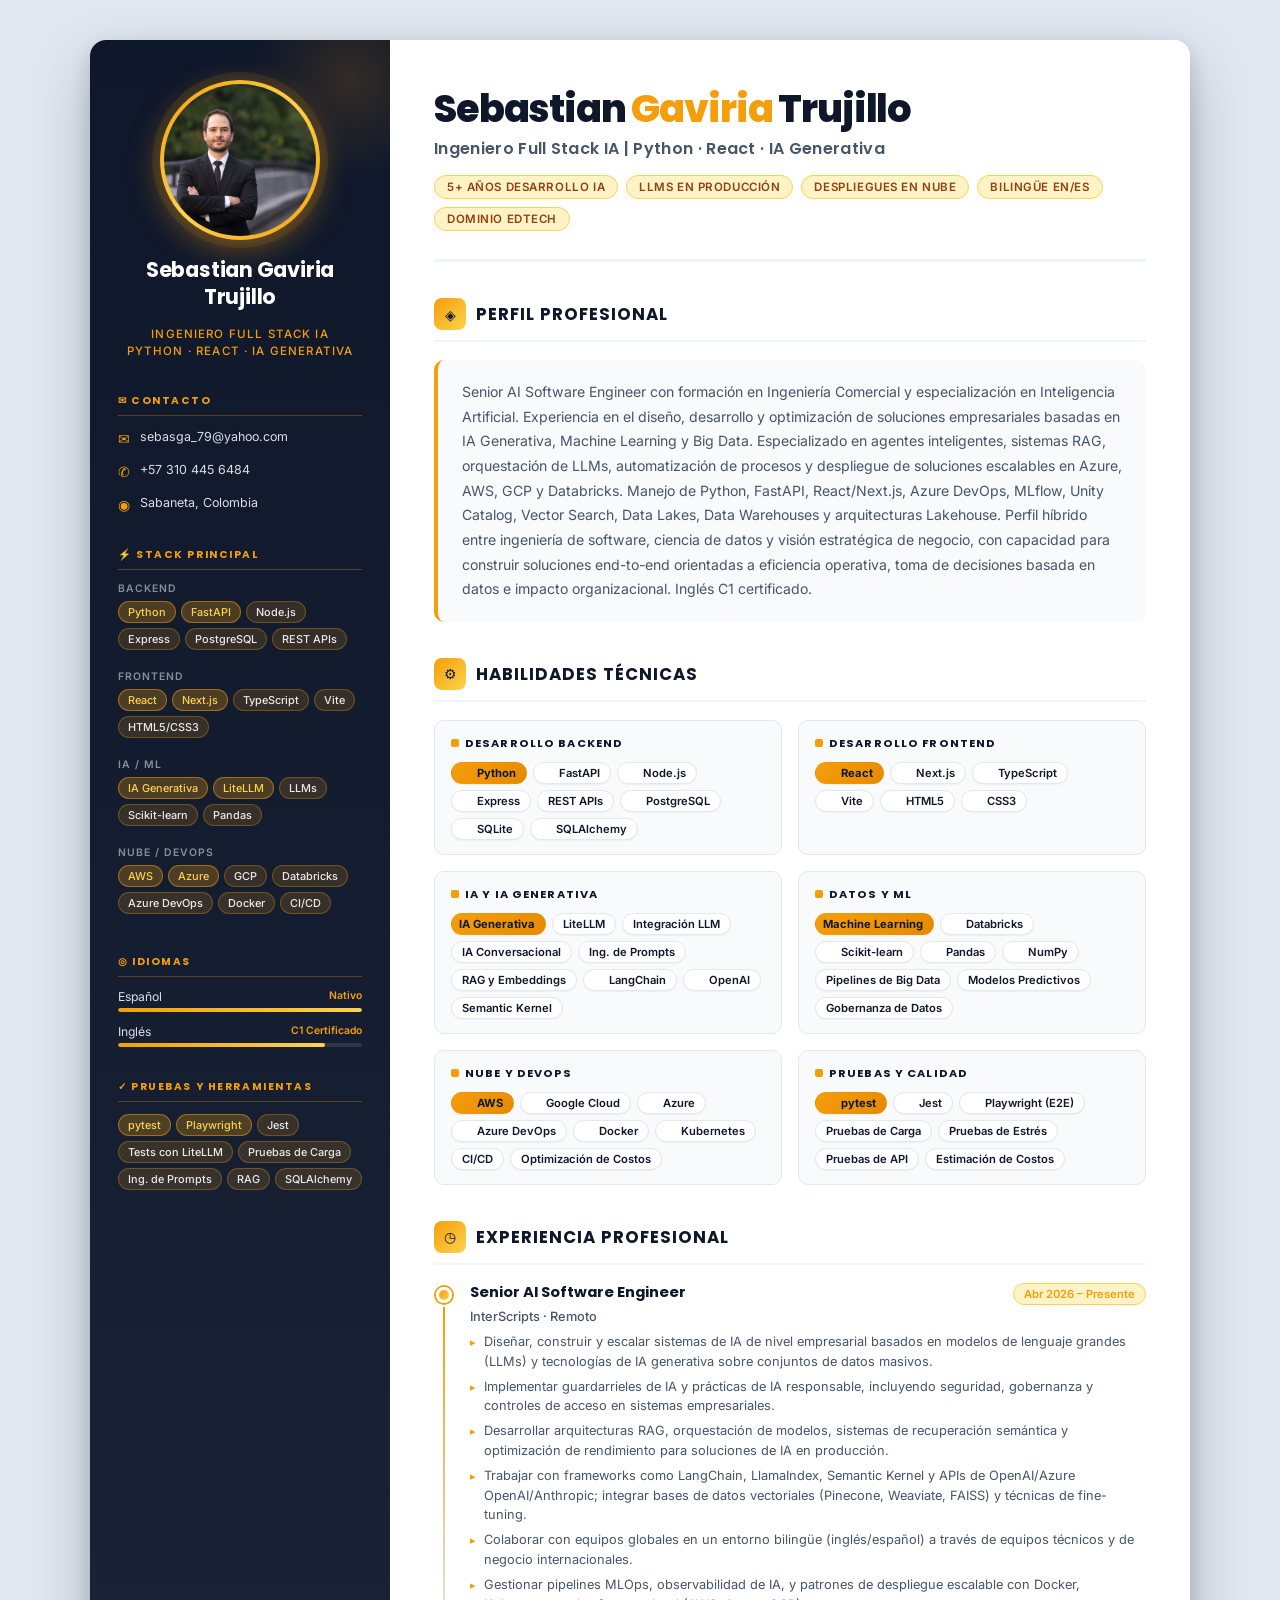
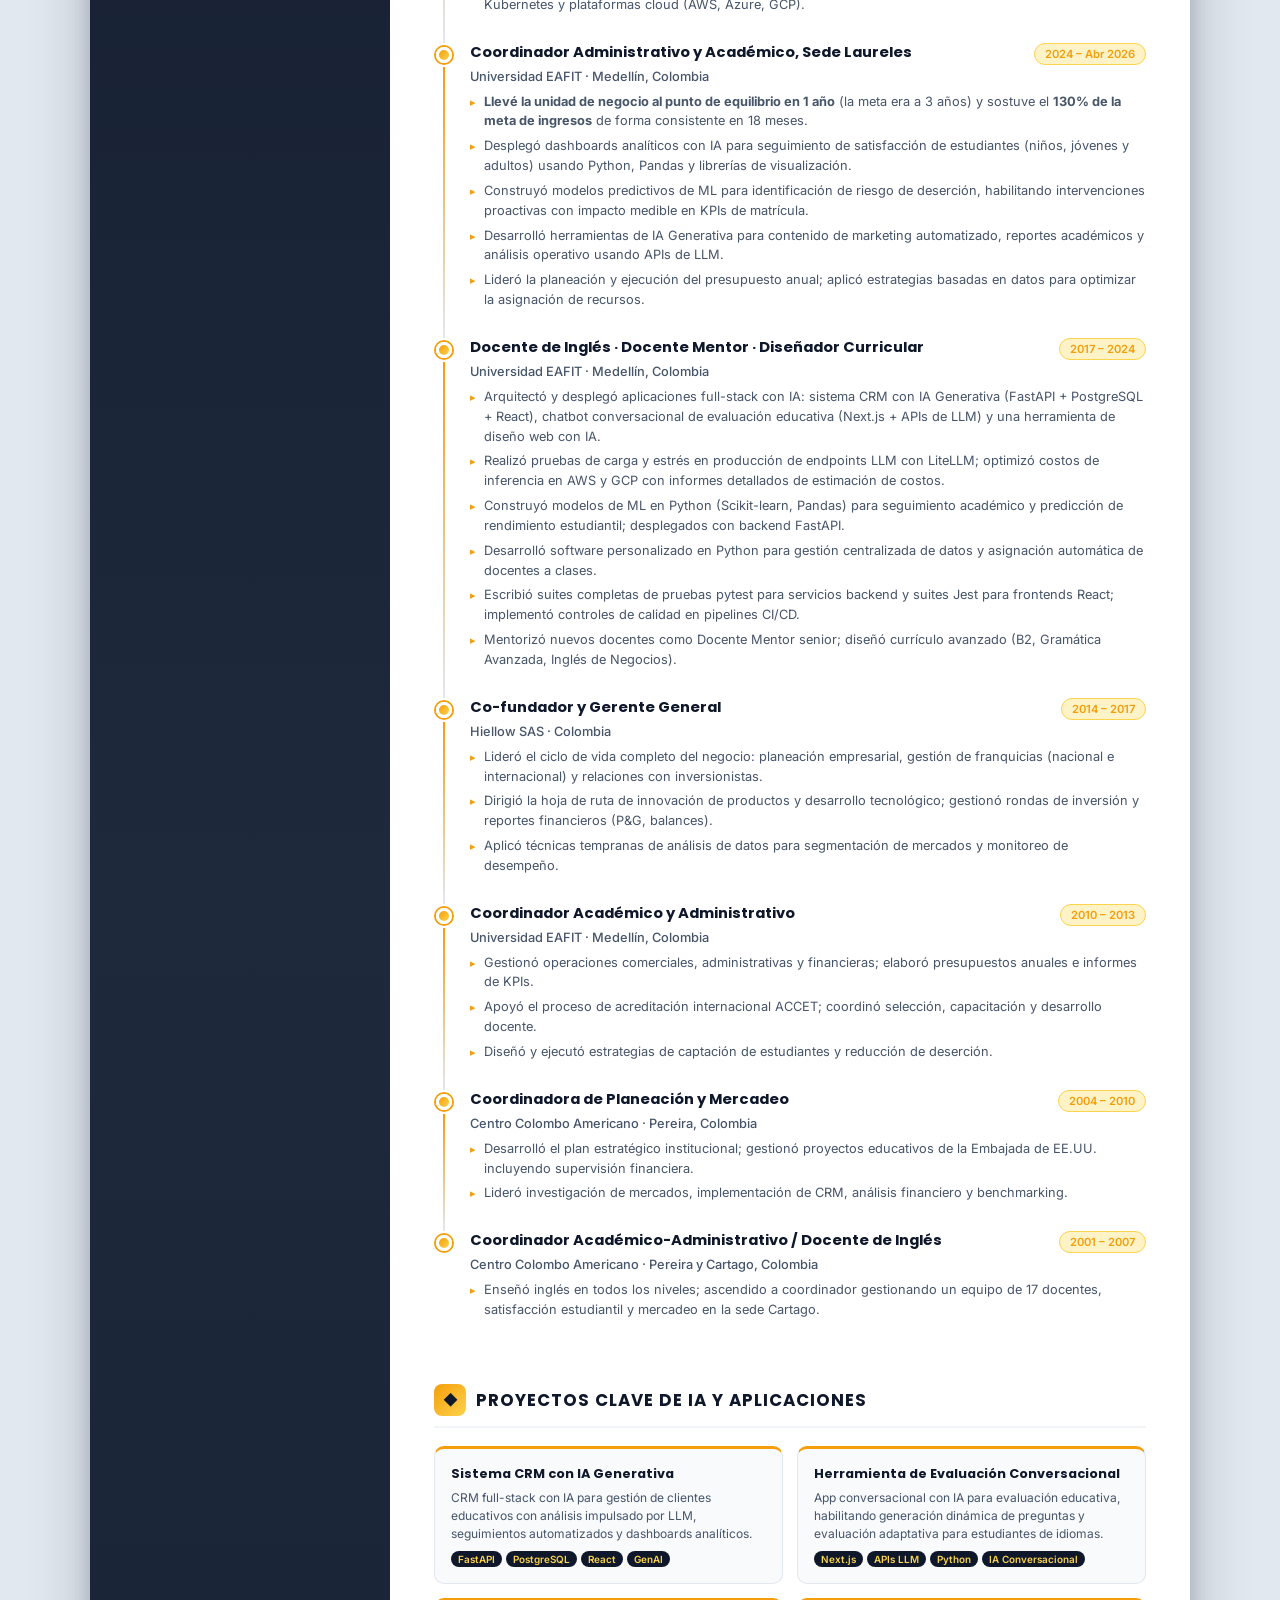
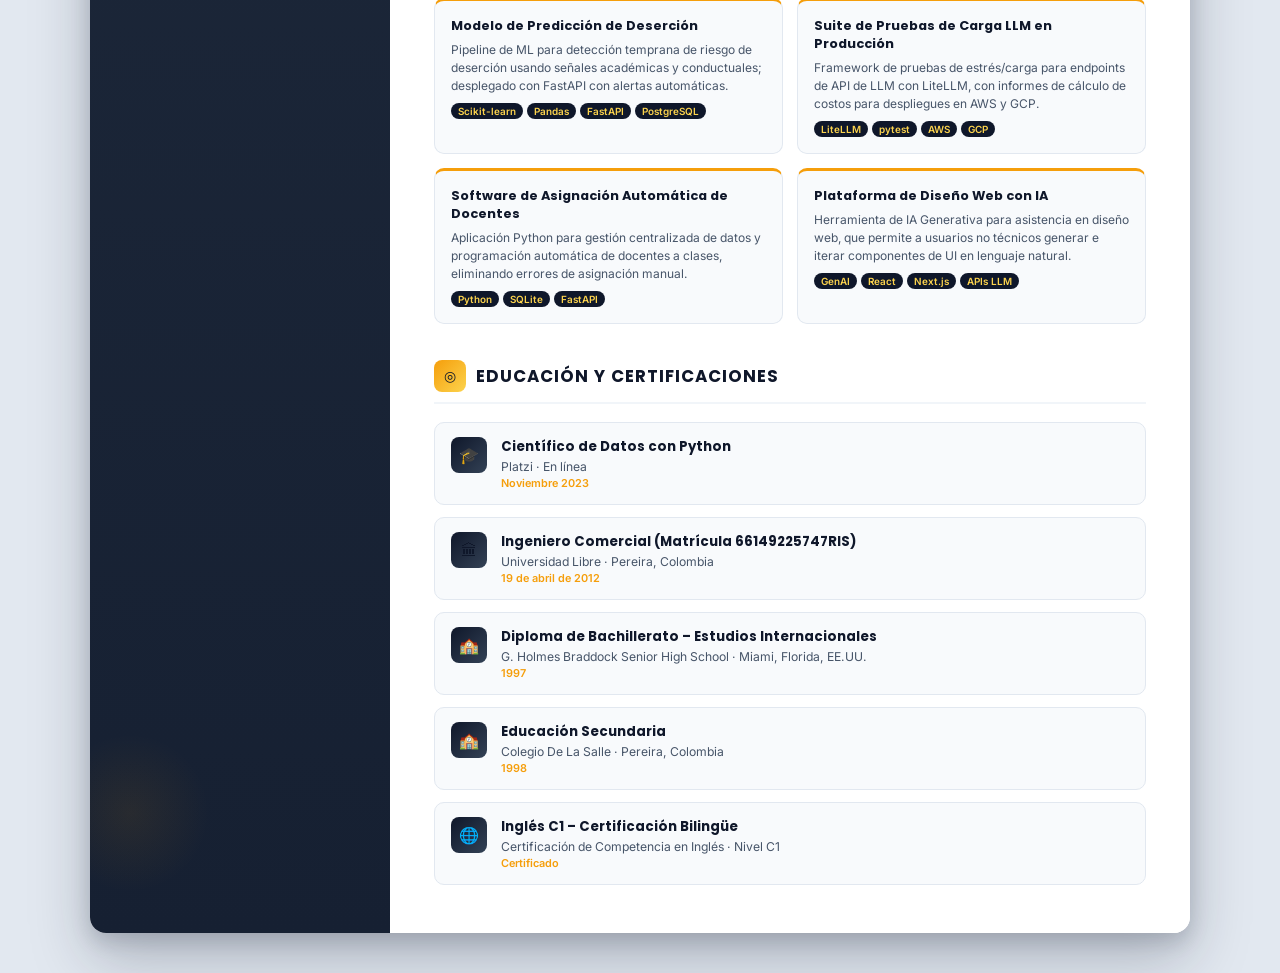
==== es.html @ 1d48cbe7 "Add CV (English + Spanish) for GitHub Pages Co-Authored-By: Claude Opus 4.7 <noreply@anthropic.com>" ====
<!DOCTYPE html>
<html lang="es">
<head>
<meta charset="UTF-8">
<meta name="viewport" content="width=device-width, initial-scale=1.0">
<title>Sebastian Gaviria Trujillo – Ingeniero Full Stack IA</title>
<link href="https://fonts.googleapis.com/css2?family=Poppins:wght@400;600;700;800&family=Inter:wght@300;400;500;600&display=swap" rel="stylesheet">
<style>
  *, *::before, *::after { box-sizing: border-box; margin: 0; padding: 0; }

  :root {
    --navy: #0f172a;
    --navy-light: #1e293b;
    --navy-mid: #334155;
    --gold: #f59e0b;
    --gold-light: #fcd34d;
    --gold-pale: #fef3c7;
    --white: #ffffff;
    --gray-50: #f8fafc;
    --gray-100: #f1f5f9;
    --gray-200: #e2e8f0;
    --gray-600: #475569;
    --gray-700: #334155;
    --gray-800: #1e293b;
    --text-dark: #0f172a;
  }

  body {
    font-family: 'Inter', sans-serif;
    background: #e2e8f0;
    min-height: 100vh;
    display: flex;
    justify-content: center;
    align-items: flex-start;
    padding: 40px 20px;
    color: var(--text-dark);
  }

  .cv-wrapper {
    width: 100%;
    max-width: 1100px;
    background: var(--white);
    box-shadow: 0 25px 60px rgba(15,23,42,0.25), 0 8px 20px rgba(15,23,42,0.15);
    border-radius: 16px;
    overflow: hidden;
    display: grid;
    grid-template-columns: 300px 1fr;
    min-height: 100vh;
  }

  .sidebar {
    background: linear-gradient(180deg, var(--navy) 0%, var(--navy-light) 60%, #162032 100%);
    padding: 40px 28px;
    display: flex;
    flex-direction: column;
    gap: 32px;
    position: relative;
    overflow: hidden;
  }

  .sidebar::before {
    content: '';
    position: absolute;
    top: -60px;
    right: -60px;
    width: 200px;
    height: 200px;
    background: radial-gradient(circle, rgba(245,158,11,0.15) 0%, transparent 70%);
    pointer-events: none;
  }

  .sidebar::after {
    content: '';
    position: absolute;
    bottom: 40px;
    left: -40px;
    width: 160px;
    height: 160px;
    background: radial-gradient(circle, rgba(245,158,11,0.08) 0%, transparent 70%);
    pointer-events: none;
  }

  .photo-container {
    display: flex;
    flex-direction: column;
    align-items: center;
    gap: 16px;
  }

  .photo-ring {
    width: 160px;
    height: 160px;
    border-radius: 50%;
    padding: 4px;
    background: linear-gradient(135deg, var(--gold) 0%, var(--gold-light) 50%, var(--gold) 100%);
    box-shadow: 0 8px 32px rgba(245,158,11,0.4), 0 0 0 8px rgba(245,158,11,0.1);
  }

  .photo-ring img {
    width: 100%;
    height: 100%;
    border-radius: 50%;
    object-fit: cover;
    display: block;
  }

  .sidebar-name {
    font-family: 'Poppins', sans-serif;
    font-size: 1.3rem;
    font-weight: 700;
    color: var(--white);
    text-align: center;
    line-height: 1.3;
    letter-spacing: -0.01em;
  }

  .sidebar-title {
    font-family: 'Inter', sans-serif;
    font-size: 0.72rem;
    font-weight: 500;
    color: var(--gold);
    text-align: center;
    text-transform: uppercase;
    letter-spacing: 0.1em;
    line-height: 1.5;
  }

  .sidebar-section {
    display: flex;
    flex-direction: column;
    gap: 12px;
  }

  .sidebar-section-title {
    font-family: 'Poppins', sans-serif;
    font-size: 0.65rem;
    font-weight: 700;
    color: var(--gold);
    text-transform: uppercase;
    letter-spacing: 0.15em;
    border-bottom: 1px solid rgba(245,158,11,0.3);
    padding-bottom: 6px;
    display: flex;
    align-items: center;
    gap: 6px;
  }

  .contact-item {
    display: flex;
    align-items: flex-start;
    gap: 10px;
    color: rgba(255,255,255,0.85);
    font-size: 0.78rem;
    line-height: 1.4;
  }

  .contact-icon {
    font-size: 0.9rem;
    color: var(--gold);
    flex-shrink: 0;
    margin-top: 1px;
  }

  .skill-category {
    margin-bottom: 8px;
  }

  .skill-cat-label {
    font-size: 0.65rem;
    font-weight: 600;
    color: rgba(255,255,255,0.5);
    text-transform: uppercase;
    letter-spacing: 0.1em;
    margin-bottom: 6px;
  }

  .skill-tags {
    display: flex;
    flex-wrap: wrap;
    gap: 5px;
  }

  .skill-tag {
    font-size: 0.68rem;
    font-weight: 500;
    padding: 3px 9px;
    border-radius: 20px;
    background: rgba(245,158,11,0.15);
    color: rgba(255,255,255,0.9);
    border: 1px solid rgba(245,158,11,0.3);
    white-space: nowrap;
  }

  .skill-tag.primary {
    background: rgba(245,158,11,0.25);
    border-color: rgba(245,158,11,0.5);
    color: var(--gold-light);
  }

  .language-item {
    display: flex;
    flex-direction: column;
    gap: 4px;
  }

  .language-label {
    display: flex;
    justify-content: space-between;
    color: rgba(255,255,255,0.85);
    font-size: 0.76rem;
  }

  .language-level {
    font-size: 0.65rem;
    color: var(--gold);
    font-weight: 600;
  }

  .lang-bar {
    height: 4px;
    background: rgba(255,255,255,0.1);
    border-radius: 2px;
    overflow: hidden;
  }

  .lang-fill {
    height: 100%;
    border-radius: 2px;
    background: linear-gradient(90deg, var(--gold), var(--gold-light));
  }

  .main-content {
    background: var(--white);
    padding: 48px 44px;
    display: flex;
    flex-direction: column;
    gap: 36px;
  }

  .main-header {
    border-bottom: 3px solid var(--gray-100);
    padding-bottom: 28px;
  }

  .main-name {
    font-family: 'Poppins', sans-serif;
    font-size: 2.4rem;
    font-weight: 800;
    color: var(--navy);
    letter-spacing: -0.03em;
    line-height: 1.1;
  }

  .main-name span { color: var(--gold); }

  .main-role {
    font-family: 'Poppins', sans-serif;
    font-size: 1rem;
    font-weight: 600;
    color: var(--gray-600);
    margin-top: 6px;
    letter-spacing: 0.02em;
  }

  .header-tags {
    display: flex;
    flex-wrap: wrap;
    gap: 8px;
    margin-top: 14px;
  }

  .header-tag {
    font-size: 0.72rem;
    font-weight: 600;
    padding: 4px 12px;
    border-radius: 20px;
    background: var(--gold-pale);
    color: #92400e;
    border: 1px solid #fcd34d;
    text-transform: uppercase;
    letter-spacing: 0.05em;
  }

  .section {
    display: flex;
    flex-direction: column;
    gap: 18px;
  }

  .section-header {
    display: flex;
    align-items: center;
    gap: 10px;
    border-bottom: 2px solid var(--gray-100);
    padding-bottom: 10px;
  }

  .section-icon {
    width: 32px;
    height: 32px;
    background: linear-gradient(135deg, var(--gold), var(--gold-light));
    border-radius: 8px;
    display: flex;
    align-items: center;
    justify-content: center;
    font-size: 0.9rem;
    flex-shrink: 0;
  }

  .section-title {
    font-family: 'Poppins', sans-serif;
    font-size: 1.05rem;
    font-weight: 700;
    color: var(--navy);
    text-transform: uppercase;
    letter-spacing: 0.06em;
  }

  .profile-text {
    font-size: 0.88rem;
    line-height: 1.75;
    color: var(--gray-600);
    background: var(--gray-50);
    padding: 20px 24px;
    border-radius: 10px;
    border-left: 4px solid var(--gold);
  }

  .skills-grid {
    display: flex;
    flex-wrap: wrap;
    gap: 16px;
  }

  .skill-group {
    background: var(--gray-50);
    border-radius: 10px;
    padding: 14px 16px;
    border: 1px solid var(--gray-200);
    flex: 0 1 calc(50% - 8px);
    max-width: calc(50% - 8px);
    box-sizing: border-box;
    break-inside: avoid;
    page-break-inside: avoid;
  }

  .skill-group-title {
    font-family: 'Poppins', sans-serif;
    font-size: 0.7rem;
    font-weight: 700;
    color: var(--navy);
    text-transform: uppercase;
    letter-spacing: 0.1em;
    margin-bottom: 10px;
    display: flex;
    align-items: center;
    gap: 6px;
  }

  .skill-group-title::before {
    content: '';
    display: inline-block;
    width: 8px;
    height: 8px;
    background: var(--gold);
    border-radius: 2px;
    flex-shrink: 0;
  }

  .main-skill-tags {
    display: flex;
    flex-wrap: wrap;
    gap: 6px;
  }

  .main-skill-tag {
    display: inline-flex;
    align-items: center;
    gap: 5px;
    font-size: 0.7rem;
    font-weight: 600;
    padding: 3px 10px 3px 7px;
    border-radius: 20px;
    background: #ffffff;
    color: var(--navy);
    border: 1px solid var(--gray-200);
    box-shadow: 0 1px 1px rgba(15,23,42,0.04);
  }

  .main-skill-tag .skill-ico {
    width: 13px;
    height: 13px;
    object-fit: contain;
    flex-shrink: 0;
  }

  .main-skill-tag.no-ico {
    padding-left: 10px;
  }

  .main-skill-tag.highlight {
    background: linear-gradient(135deg, var(--gold), #e68a00);
    color: var(--navy);
    border-color: transparent;
    font-weight: 700;
  }

  .timeline {
    display: flex;
    flex-direction: column;
    gap: 0;
  }

  .timeline-item {
    display: grid;
    grid-template-columns: 20px 1fr;
    gap: 16px;
    position: relative;
  }

  .timeline-left {
    display: flex;
    flex-direction: column;
    align-items: center;
    position: relative;
  }

  .timeline-dot {
    width: 16px;
    height: 16px;
    background: linear-gradient(135deg, var(--gold), var(--gold-light));
    border-radius: 50%;
    border: 3px solid var(--white);
    box-shadow: 0 0 0 2px var(--gold);
    flex-shrink: 0;
    z-index: 1;
    margin-top: 4px;
  }

  .timeline-line {
    width: 2px;
    flex: 1;
    background: linear-gradient(180deg, var(--gold) 0%, var(--gray-200) 100%);
    margin-top: 4px;
    min-height: 20px;
  }

  .timeline-item:last-child .timeline-line { display: none; }

  .timeline-content { padding-bottom: 28px; }

  .job-header {
    display: flex;
    justify-content: space-between;
    align-items: flex-start;
    gap: 12px;
    margin-bottom: 4px;
  }

  .job-title {
    font-family: 'Poppins', sans-serif;
    font-size: 0.92rem;
    font-weight: 700;
    color: var(--navy);
    line-height: 1.3;
  }

  .job-period {
    font-size: 0.7rem;
    font-weight: 600;
    color: var(--gold);
    background: var(--gold-pale);
    padding: 3px 10px;
    border-radius: 20px;
    white-space: nowrap;
    border: 1px solid #fcd34d;
    flex-shrink: 0;
  }

  .job-company {
    font-size: 0.8rem;
    font-weight: 500;
    color: var(--gray-600);
    margin-bottom: 8px;
  }

  .job-bullets {
    list-style: none;
    display: flex;
    flex-direction: column;
    gap: 5px;
  }

  .job-bullets li {
    font-size: 0.8rem;
    color: var(--gray-600);
    line-height: 1.55;
    padding-left: 14px;
    position: relative;
  }

  .job-bullets li::before {
    content: '▸';
    position: absolute;
    left: 0;
    color: var(--gold);
    font-size: 0.7rem;
    top: 2px;
  }

  .projects-grid {
    display: grid;
    grid-template-columns: 1fr 1fr;
    gap: 14px;
  }

  .project-card {
    background: var(--gray-50);
    border: 1px solid var(--gray-200);
    border-radius: 10px;
    padding: 16px;
    border-top: 3px solid var(--gold);
  }

  .project-title {
    font-family: 'Poppins', sans-serif;
    font-size: 0.8rem;
    font-weight: 700;
    color: var(--navy);
    margin-bottom: 6px;
  }

  .project-desc {
    font-size: 0.75rem;
    color: var(--gray-600);
    line-height: 1.5;
    margin-bottom: 8px;
  }

  .project-stack {
    display: flex;
    flex-wrap: wrap;
    gap: 4px;
  }

  .project-tag {
    font-size: 0.62rem;
    font-weight: 600;
    padding: 2px 7px;
    border-radius: 10px;
    background: var(--navy);
    color: var(--gold-light);
  }

  .edu-grid {
    display: flex;
    flex-direction: column;
    gap: 12px;
  }

  .edu-item {
    display: flex;
    gap: 14px;
    align-items: flex-start;
    padding: 14px 16px;
    background: var(--gray-50);
    border-radius: 10px;
    border: 1px solid var(--gray-200);
  }

  .edu-icon {
    width: 36px;
    height: 36px;
    background: linear-gradient(135deg, var(--navy), var(--navy-mid));
    border-radius: 8px;
    display: flex;
    align-items: center;
    justify-content: center;
    font-size: 1rem;
    flex-shrink: 0;
  }

  .edu-title {
    font-family: 'Poppins', sans-serif;
    font-size: 0.83rem;
    font-weight: 700;
    color: var(--navy);
    margin-bottom: 2px;
  }

  .edu-institution {
    font-size: 0.76rem;
    color: var(--gray-600);
    margin-bottom: 2px;
  }

  .edu-year {
    font-size: 0.68rem;
    font-weight: 600;
    color: var(--gold);
  }

  @media print {
    body { background: white; padding: 0; }
    .cv-wrapper { box-shadow: none; border-radius: 0; max-width: 100%; min-height: 0; }

    /* Block layout for proper pagination — flex containers in Chromium
       fail to split children with break-inside: avoid, leaving large gaps. */
    .main-content { display: block; padding: 36px 40px; }
    .main-content > .section { margin-top: 30px; }
    .main-content > .main-header + .section,
    .main-content > .section:first-child { margin-top: 0; }

    .section { display: block; }
    .section > .section-header { margin-bottom: 14px; break-after: avoid; page-break-after: avoid; }
    .section > .section-header + * { margin-top: 0; }
    .section > .skills-grid,
    .section > .timeline,
    .section > .projects-grid,
    .section > .profile-text,
    .section > .education-list { display: block; }

    /* Skills + Projects: two-column flow that lets cards paginate individually. */
    .skills-grid, .projects-grid { column-count: 2; column-gap: 16px; }
    .skill-group, .project-card {
      display: block;
      width: 100%;
      max-width: 100%;
      margin: 0 0 14px 0;
      break-inside: avoid;
      page-break-inside: avoid;
    }

    /* Timeline: allow long jobs to split across pages, but keep the job header
       attached to its first bullet to avoid orphan titles. */
    .timeline { display: block; }
    .timeline-item { break-inside: auto; page-break-inside: auto; }
    .job-header, .job-company { break-after: avoid; page-break-after: avoid; }
    .job-bullets li { break-inside: avoid; page-break-inside: avoid; }
    .project-card { break-inside: avoid; page-break-inside: avoid; }
  }

  @media (max-width: 768px) {
    .cv-wrapper { grid-template-columns: 1fr; }
    .sidebar { padding: 30px 20px; }
    .main-content { padding: 30px 20px; }
    .skills-grid, .projects-grid { grid-template-columns: 1fr; }
  }
</style>
</head>
<body>
<div class="cv-wrapper">

  <aside class="sidebar">
    <div class="photo-container">
      <div class="photo-ring">
        <img src="[data-uri]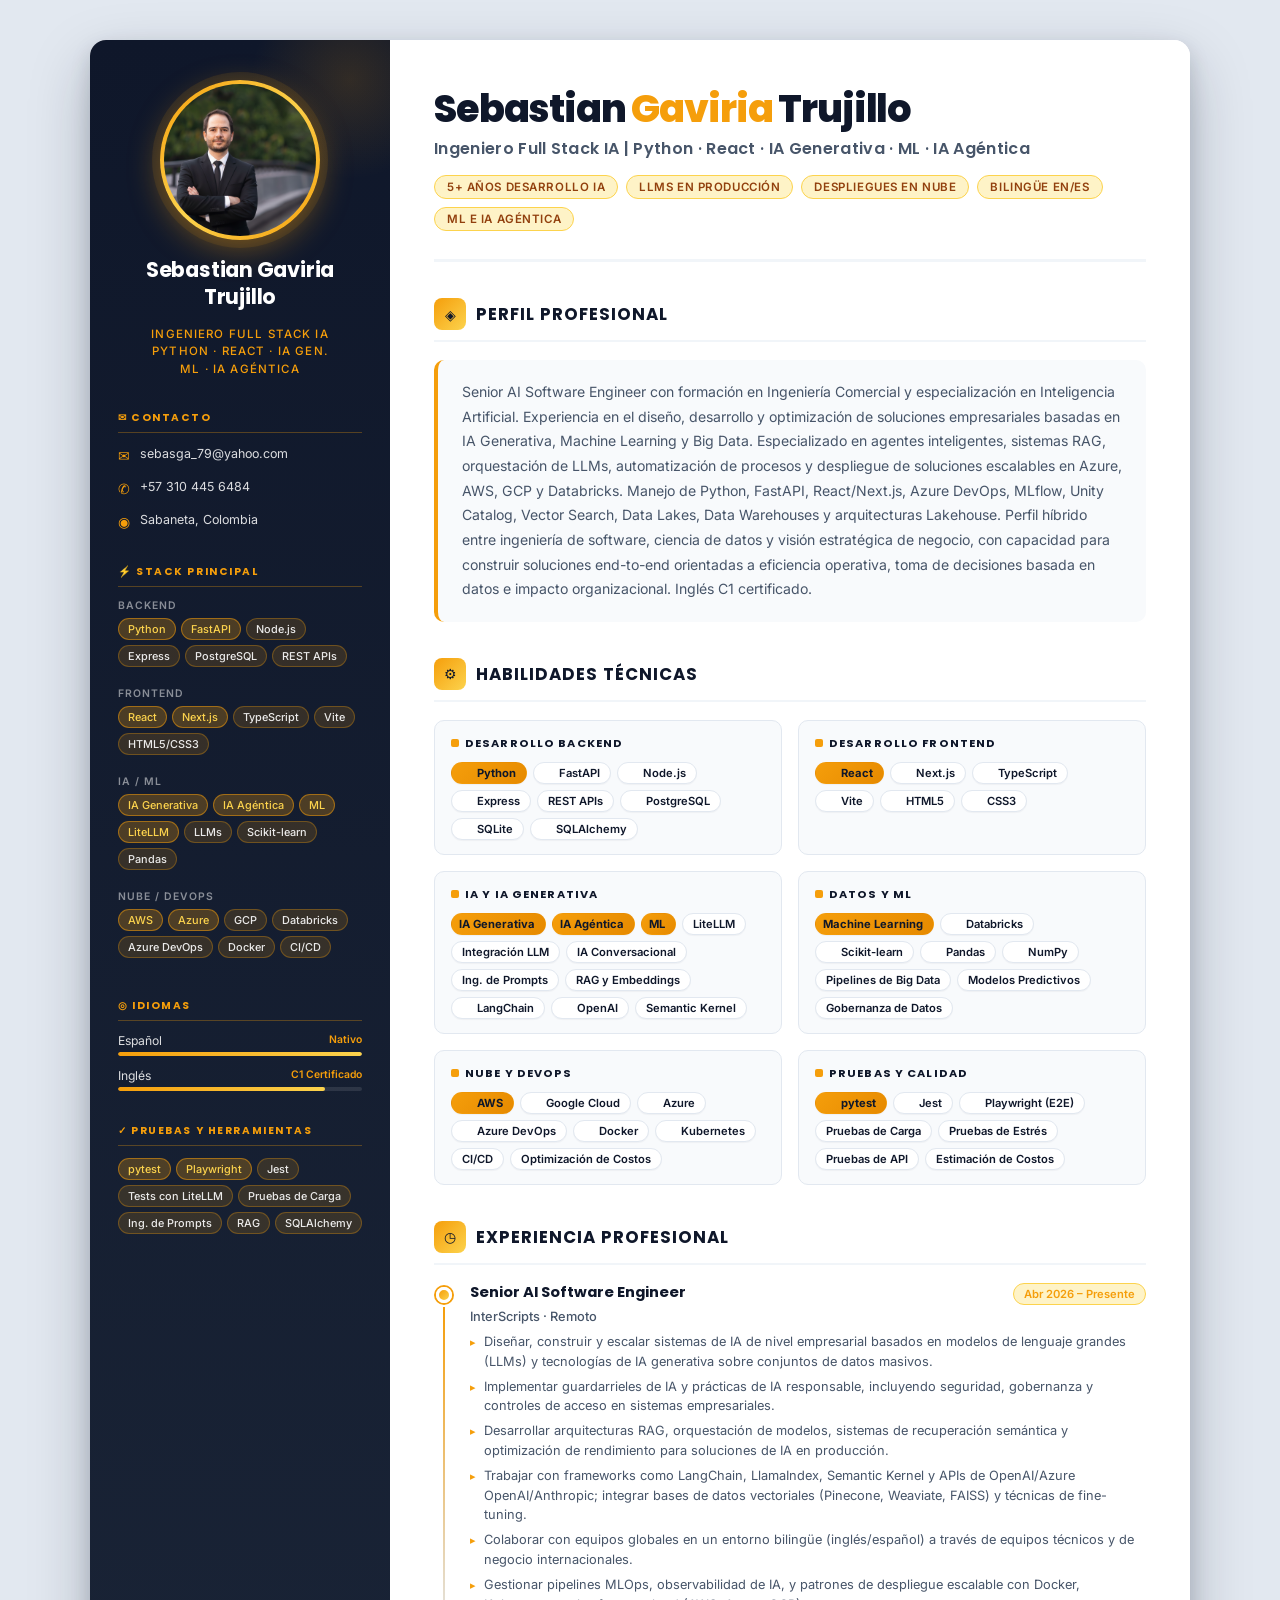
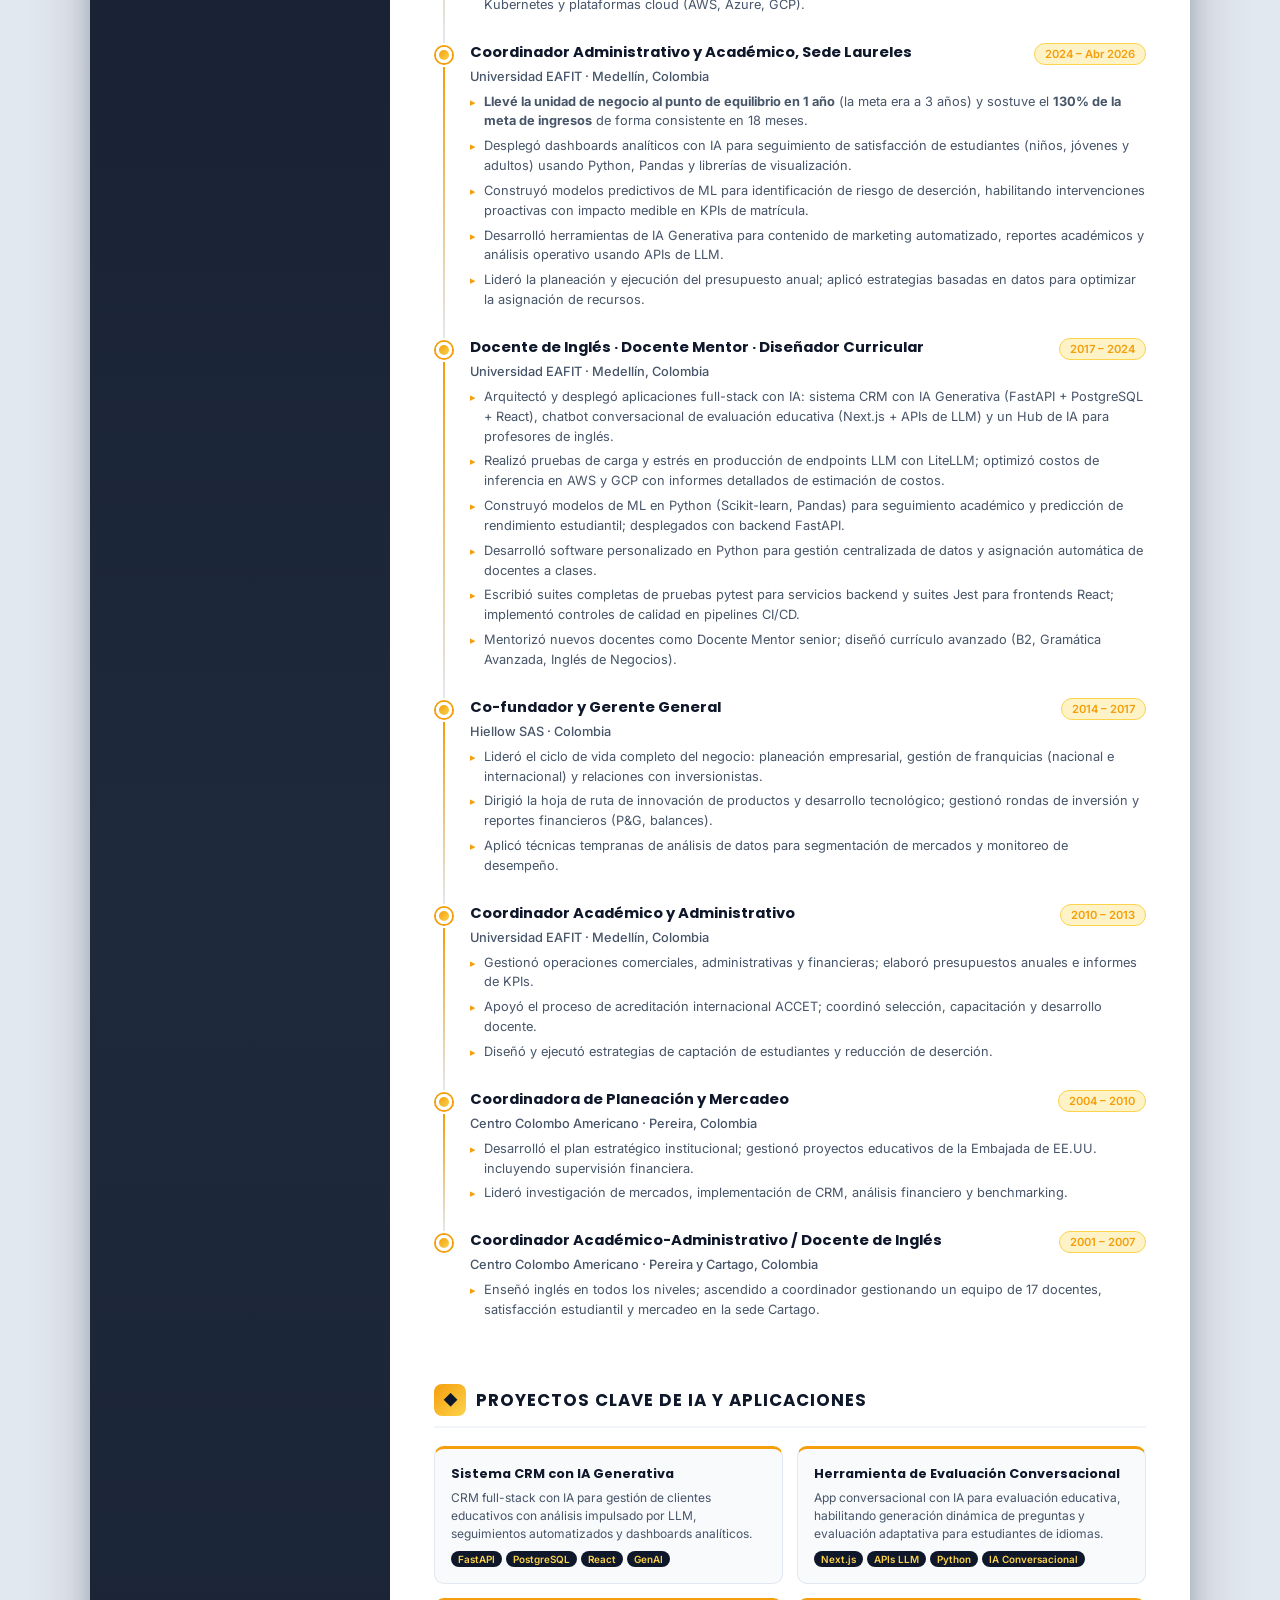
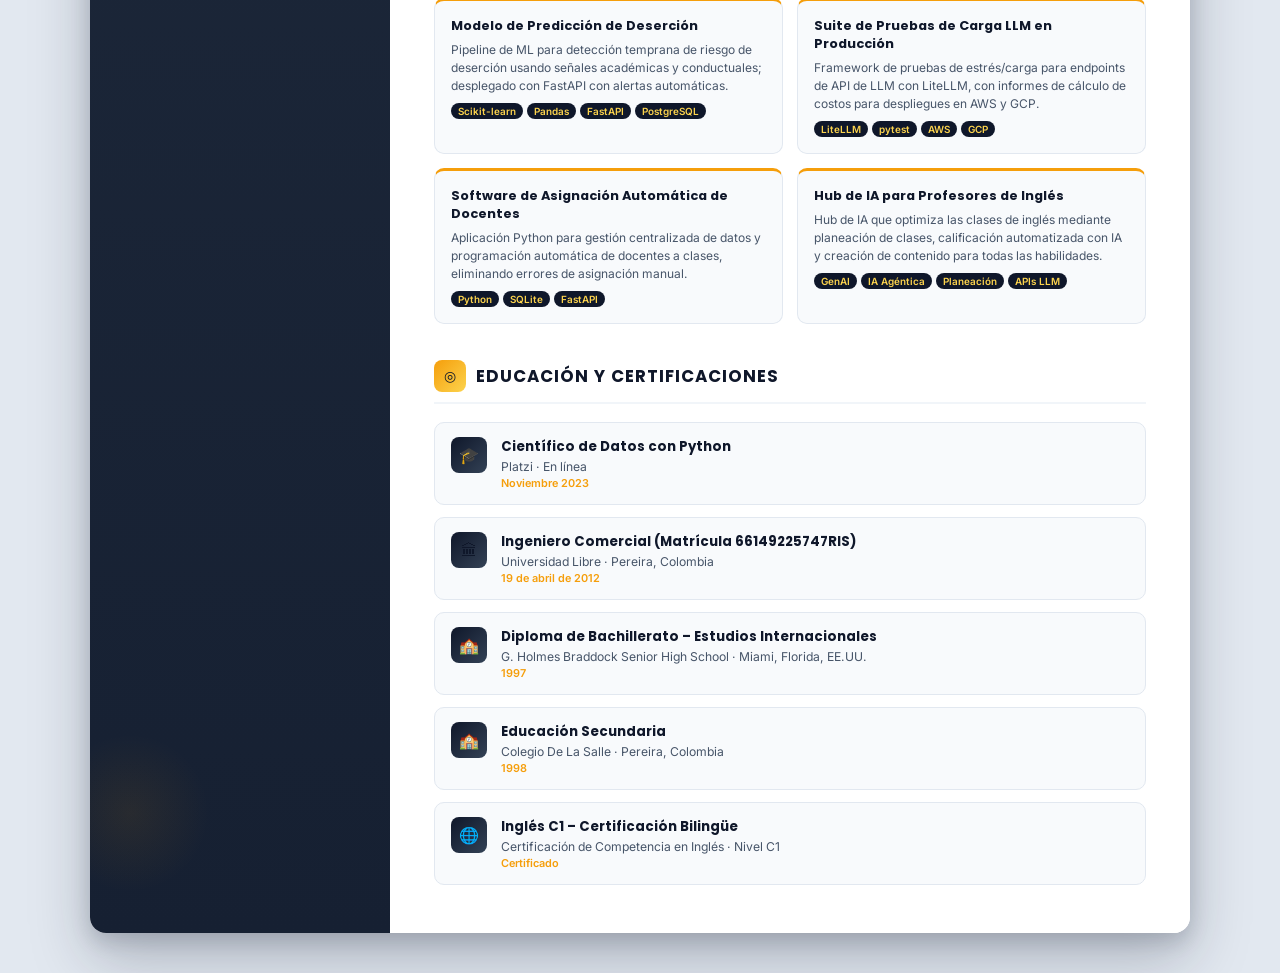
